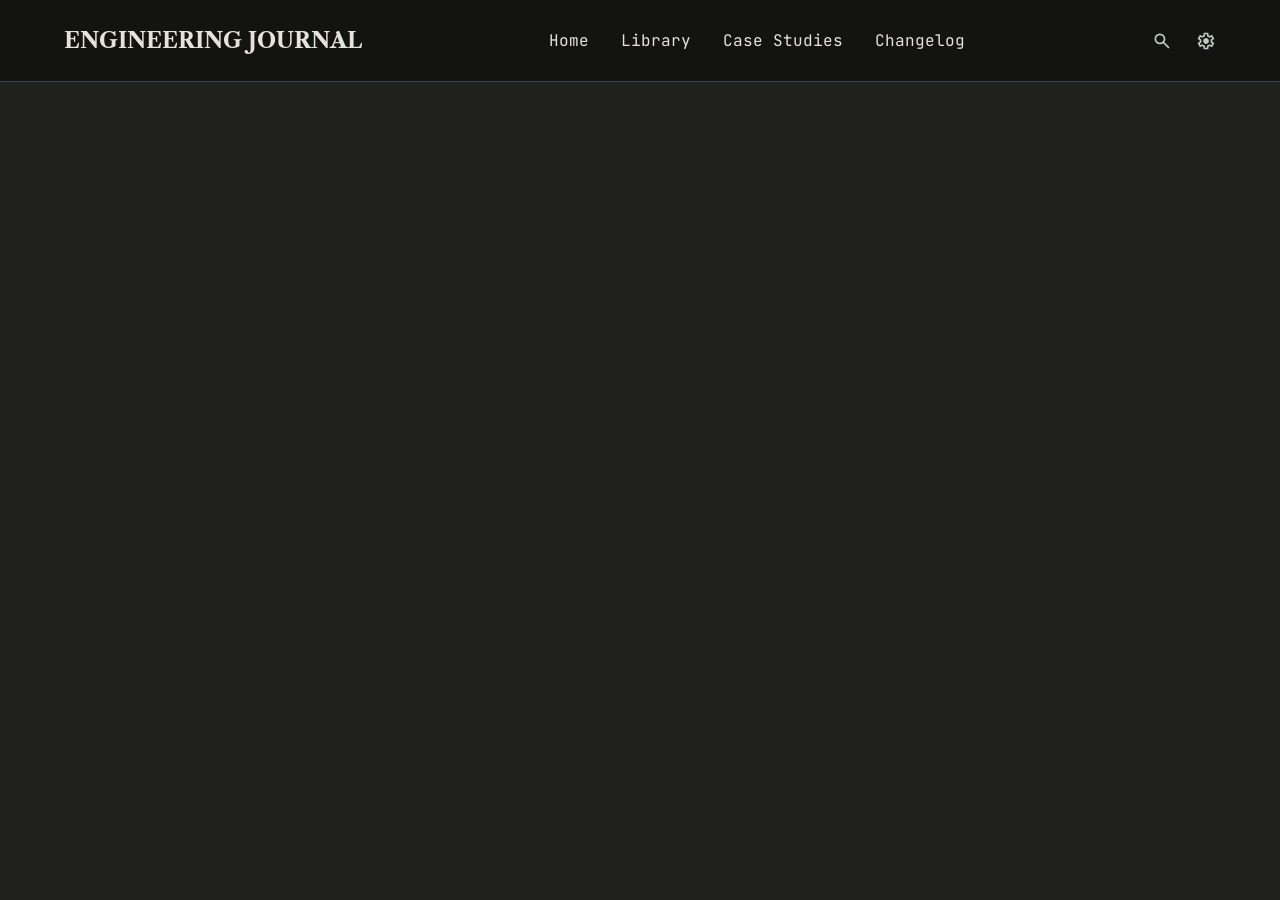
==== pages/library.html @ 21683cce "Add boiler plate and nav markup" ====
<!DOCTYPE html>
<html lang="en">

<head>
    <meta charset="UTF-8">
    <meta name="viewport" content="width=device-width, initial-scale=1.0">
    <title>Engineering Journal</title>
    <link rel="stylesheet" href="../css/styles.css">
    <script src="../js/main.js" defer></script>
</head>

<body>
    <nav class="nav" aria-label="Primary navigation">
        <a href="#" class="nav__brand">engineering journal</a>
        <button id="navToggle" class="nav__toggle" aria-expanded="false" aria-controls="navMenu"
            aria-label="Open navigation menu">
            <svg viewBox="0 0 100 100" aria-hidden="true">
                <rect class="line top" width="80" height="10" x="10" y="25" rx="5">
                </rect>
                <rect class="line middle" width="80" height="10" x="10" y="45" rx="5">
                </rect>
                <rect class="line bottom" width="80" height="10" x="10" y="65" rx="5">
                </rect>
            </svg>
        </button>
        <div id="navMenu" class="nav__body" aria-hidden="true">
            <ul class="nav__list">
                <li class="nav__item"><a href="" class="nav__link">home</a></li>
                <li class="nav__item"><a href="" class="nav__link">library</a></li>
                <li class="nav__item"><a href="" class="nav__link">case studies</a></li>
                <li class="nav__item"><a href="" class="nav__link">changelog</a></li>
            </ul>
            <div class="nav__icons">
                <button class="nav__icon nav__icon--search" aria-label="Search">
                    <svg xmlns="http://www.w3.org/2000/svg" viewBox="0 -960 960 960" aria-hidden="true">
                        <path
                            d="M784-120 532-372q-30 24-69 38t-83 14q-109 0-184.5-75.5T120-580q0-109 75.5-184.5T380-840q109 0 184.5 75.5T640-580q0 44-14 83t-38 69l252 252-56 56ZM380-400q75 0 127.5-52.5T560-580q0-75-52.5-127.5T380-760q-75 0-127.5 52.5T200-580q0 75 52.5 127.5T380-400Z" />
                    </svg>
                </button>
                <button class="nav__icon nav__icon--settings" aria-label="Settings">
                    <svg xmlns="http://www.w3.org/2000/svg" viewBox="0 -960 960 960" aria-hidden="true">
                        <path
                            d="m370-80-16-128q-13-5-24.5-12T307-235l-119 50L78-375l103-78q-1-7-1-13.5v-27q0-6.5 1-13.5L78-585l110-190 119 50q11-8 23-15t24-12l16-128h220l16 128q13 5 24.5 12t22.5 15l119-50 110 190-103 78q1 7 1 13.5v27q0 6.5-2 13.5l103 78-110 190-118-50q-11 8-23 15t-24 12L590-80H370Zm70-80h79l14-106q31-8 57.5-23.5T639-327l99 41 39-68-86-65q5-14 7-29.5t2-31.5q0-16-2-31.5t-7-29.5l86-65-39-68-99 42q-22-23-48.5-38.5T533-694l-13-106h-79l-14 106q-31 8-57.5 23.5T321-633l-99-41-39 68 86 64q-5 15-7 30t-2 32q0 16 2 31t7 30l-86 65 39 68 99-42q22 23 48.5 38.5T427-266l13 106Zm42-180q58 0 99-41t41-99q0-58-41-99t-99-41q-59 0-99.5 41T342-480q0 58 40.5 99t99.5 41Zm-2-140Z" />
                    </svg>
                </button>
            </div>
        </div>
    </nav>
</body>

</html>
---- css/styles.css ----
@font-face {
  font-family: "JetBrains Mono";
  src:
    url("../assets/fonts/jetbrains-mono/JetBrainsMono-Regular.woff2")
      format("woff2"),
    url("../assets/fonts/jetbrains-mono/JetBrainsMono-Regular.woff")
      format("woff");
  font-weight: normal;
  font-style: normal;
  font-display: swap;
}

@font-face {
  font-family: "Libre Caslon Text";
  src:
    url("../assets/fonts/libre-caslon/LibreCaslonText-Bold.woff2")
      format("woff2"),
    url("../assets/fonts/libre-caslon/LibreCaslonText-Bold.woff") format("woff");
  font-weight: bold;
  font-style: normal;
  font-display: swap;
}

@font-face {
  font-family: "Libre Caslon Text";
  src:
    url("../assets/fonts/libre-caslon/LibreCaslonText-Italic.woff2")
      format("woff2"),
    url("../assets/fonts/libre-caslon/LibreCaslonText-Italic.woff")
      format("woff");
  font-weight: normal;
  font-style: italic;
  font-display: swap;
}

@font-face {
  font-family: "Libre Caslon Text";
  src:
    url("../assets/fonts/libre-caslon/LibreCaslonText-Regular.woff2")
      format("woff2"),
    url("../assets/fonts/libre-caslon/LibreCaslonText-Regular.woff")
      format("woff");
  font-weight: normal;
  font-style: normal;
  font-display: swap;
}

@font-face {
  font-family: "Newsreader 16pt";
  src:
    url("../assets/fonts/newsreader/Newsreader16pt-Regular.woff2")
      format("woff2"),
    url("../assets/fonts/newsreader/Newsreader16pt-Regular.woff") format("woff");
  font-weight: normal;
  font-style: normal;
  font-display: swap;
}

@font-face {
  font-family: "Newsreader 16pt";
  src:
    url("../assets/fonts/newsreader/Newsreader16pt-Italic.woff2")
      format("woff2"),
    url("../assets/fonts/newsreader/Newsreader16pt-Italic.woff") format("woff");
  font-weight: normal;
  font-style: italic;
  font-display: swap;
}

:root {
  /* Colors */
  --color-primary-300: #20201c;
  --color-primary-400: #1c1c18;
  --color-primary-500: #131410;
  --color-primary-600: #0e0e0b;
  --color-secondary-200: #e5e2db;
  --color-secondary-300: #c0c8c7;
  --color-secondary-400: #a7cecd;
  --color-secondary-500: #8b9292;
  --color-secondary-600: #8e8d8c;
  --color-secondary-700: #6b7280;
  --color-secondary-800: #414848;
  --color-accent-500: #e9c349;
  --color-accent-900: #3c2f00;
  --color-accent-hover: #cba93e;

  /* Typography */
  --font-family-body: "Newsreader 16pt", serif;
  --font-family-heading: "Libre Caslon Text", serif;
  --font-family-mono: "JetBrains Mono", monospace;

  --font-size-2xs: 0.625rem; /* 10px */
  --font-size-xs: 0.75rem; /* 12px */
  --font-size-sm: 0.8125rem; /* 13px */
  --font-size-md: 0.875rem; /* 14px */
  --font-size-base: 1rem; /* 16px */
  --font-size-lg: 1.125rem; /* 18px */
  --font-size-xl: 1.25rem; /* 20px */
  --font-size-2xl: 1.375rem; /* 22px */
  --font-size-3xl: 1.5rem; /* 24px */
  --font-size-4xl: 1.75rem; /* 28px */
  --font-size-5xl: 1.875rem; /* 30px */
  --font-size-6xl: 2rem; /* 32px */
  --font-size-7xl: 2.5rem; /* 40px */
  --font-size-8xl: 2.625rem; /* 42px */
  --font-size-9xl: 4.5rem; /* 72px */
}

/* Base font size */
html {
  font-size: 16px;
}

/* CSS Reset */
*,
*::before,
*::after {
  box-sizing: border-box;
}
* {
  margin: 0;
  padding: 0;
}
@media (prefers-reduced-motion: no-preference) {
  html {
    interpolate-size: allow-keywords;
  }
}
body {
  line-height: 1.5;
  -webkit-font-smoothing: antialiased;
}
img,
picture,
video,
canvas,
svg {
  display: block;
  max-width: 100%;
}
input,
button,
textarea,
select {
  font: inherit;
}
p,
h1,
h2,
h3,
h4,
h5,
h6 {
  overflow-wrap: break-word;
}
p {
  text-wrap: pretty;
}
h1,
h2,
h3,
h4,
h5,
h6 {
  text-wrap: balance;
}

html,
body {
  height: 100%;
}

body {
  background-color: var(--color-primary-300);
  color: var(--color-secondary-200);
  font-family: var(--font-family-body);
}

/* Nav */

.nav {
  display: flex;
  align-items: center;
  justify-content: space-between;
  background-color: var(--color-primary-500);
  padding: 24px;
  border-bottom: 1px solid var(--color-secondary-800);
  position: relative;
}

.nav__brand {
  font-size: clamp(
    var(--font-size-lg),
    calc(var(--font-size-lg) + 4 * ((100vw - 320px) / 580)),
    var(--font-size-2xl)
  );
  font-family: var(--font-family-heading);
  text-decoration: none;
  text-transform: uppercase;
  color: var(--color-secondary-200);
  font-weight: bold;
}

.nav__toggle {
  background-color: var(--color-primary-500);
  color: var(--color-secondary-200);
  border: none;
  padding: 4px 6px;
  cursor: pointer;
}

.nav__toggle:hover {
  color: var(--color-accent-500);
}

.nav__toggle svg {
  width: 24px;
  fill: currentColor;
}

.nav__list {
  list-style: none;
  font-family: var(--font-family-mono);
  display: flex;
  flex-direction: column;
  gap: 24px;
}

.nav__link {
  font-size: var(--font-size-3xl);
  text-decoration: none;
  color: inherit;
  text-transform: capitalize;
}

.nav__item {
  padding: 0 26px;
  position: relative;
}

.nav__item:hover {
  color: var(--color-accent-500);
}

.nav__item:hover::before {
  content: "";
  position: absolute;
  inset: 0;
  width: 2px;
  background-color: var(--color-accent-500);
}

.nav__icon {
  background-color: transparent;
  color: var(--color-secondary-300);
  border: none;
  cursor: pointer;
  flex-shrink: 0;
}

.nav__icon:hover {
  color: var(--color-accent-500);
}

.nav__icons {
  display: flex;
  margin-left: 24px;
  gap: 24px;
}

.nav__icon svg {
  width: 24px;
  fill: currentColor;
}

.nav__body {
  display: none;
  flex-direction: column;
  gap: 32px;
  position: absolute;
  background-color: var(--color-primary-500);
  bottom: -333px;
  left: 0;
  right: 0;
  padding: 30px 24px;
}

/* Hamburger toggle */
.nav__body.is-open {
  display: flex;
}

.nav__toggle.is-open .top {
  y: 45;
  rotate: 45deg;
}

.nav__toggle.is-open .middle {
  opacity: 0;
}

.nav__toggle.is-open .bottom {
  y: 45;
  rotate: -45deg;
}

.line {
  transform-origin: center;
}

/* Main */
.content {
  background-color: var(--color-primary-500);
  padding: 48px 24px 66px;
  display: flex;
  flex-direction: column;
  gap: 48px;
}

/* Hero */
.hero {
  display: grid;
  grid-template-columns: 2fr 1fr;
  padding: 0 0 48px 0;
  gap: 32px;
  border-bottom: 1px solid var(--color-secondary-800);
}

.hero > * {
  grid-column: 1 / -1;
}

.hero__eyebrow {
  font-family: var(--font-family-mono);
  font-size: var(--font-size-xs);
  text-transform: uppercase;
  color: var(--color-accent-500);
}

.hero__heading {
  font-size: clamp(
    var(--font-size-6xl),
    calc(var(--font-size-6xl) + 40 * ((100vw - 320px) / 580)),
    var(--font-size-9xl)
  );
  font-family: var(--font-family-heading);
  line-height: 1.2;
  font-weight: 600;
}

.hero__quote {
  font-size: var(--font-size-lg);
  font-style: italic;
  color: var(--color-secondary-300);
}

.hero__callout {
  display: flex;
  align-items: center;
  gap: 32px;
}

.hero__callout-btn {
  font-size: var(--font-size-xs);
  font-family: var(--font-family-mono);
  background-color: var(--color-accent-500);
  border: 0;
  text-transform: uppercase;
  color: var(--color-accent-900);
  padding: 12px 32px;
}

.hero__callout-text {
  font-size: var(--font-size-xs);
  font-family: var(--font-family-mono);
  color: var(--color-secondary-500);
  text-transform: uppercase;
}

.hero__content {
  display: flex;
  flex-direction: column;
  gap: 16px;
}

.hero__image {
  object-fit: cover;
  height: 100%;
}

/* Main Content */
.main-content {
  display: grid;
  grid-template-columns: 2fr 1fr;
  gap: 24px;
}

.main-content > * {
  grid-column: 1 / -1;
}

.main-content__intro {
  font-family: var(--font-family-mono);
  border-bottom: 1px solid var(--color-secondary-800);
  display: flex;
  justify-content: space-between;
  align-items: center;
  padding-bottom: 4px;
}

.main-content__intro-heading {
  font-size: var(--font-size-xs);
  text-transform: uppercase;
  color: var(--color-accent-500);
}

.main-content__intro-link {
  font-size: var(--font-size-2xs);
  text-transform: uppercase;
  color: var(--color-secondary-300);
  text-decoration: none;
  font-weight: 600;
}

/* Main Content Cards */
.main-content__cards {
  display: grid;
  grid-template-columns: 1fr 1fr;
  gap: 24px;
}

.main-content__cards > * {
  grid-column: 1 / -1;
}

.main-content__card {
  border: 1px solid var(--color-secondary-800);
  padding: 24px;
  background-color: var(--color-primary-400);
}

.main-content__card-date {
  font-family: var(--font-family-mono);
  font-size: var(--font-size-2xs);
  text-transform: uppercase;
  color: var(--color-secondary-500);
  font-weight: 600;
}

.main-content__card-heading {
  font-family: var(--font-family-heading);
  font-size: var(--font-size-2xl);
  text-transform: capitalize;
  color: var(--color-secondary-200);
  margin-bottom: 8px;
}

.main-content__card-description {
  font-size: var(--font-size-base);
  color: var(--color-secondary-300);
  margin-bottom: 20px;
}

.main-content__card-link {
  font-family: var(--font-family-mono);
  font-size: var(--font-size-xs);
  color: var(--color-accent-500);
  text-transform: uppercase;
  text-underline-offset: 4px;
}

/* Aside */
.main-content__aside {
  display: flex;
  flex-direction: column;
  gap: 24px;
}

.main-content__journal-entries {
  display: flex;
  flex-direction: column;
  gap: 24px;
}

.main-content__journal-intro {
  border-bottom: 1px solid var(--color-secondary-800);
}

.main-content__journal-heading {
  font-family: var(--font-family-mono);
  font-size: var(--font-size-xs);
  text-transform: uppercase;
  color: var(--color-accent-500);
}

.journal-entry__date {
  font-family: var(--font-family-mono);
  font-size: var(--font-size-2xs);
  color: var(--color-secondary-500);
}

.journal-entry__text {
  color: var(--color-secondary-200);
  font-weight: 600;
}

.main-content__subscription-box {
  background-color: var(--color-primary-400);
  border: 1px solid var(--color-secondary-800);
  padding: 24px;
  display: flex;
  flex-direction: column;
}

.main-content__subscription-form {
  display: flex;
  flex-direction: column;
}

.main-content__subscription-field-group {
  display: flex;
  flex-direction: column;
  margin-bottom: 12px;
  gap: 4px;
}

.main-content__subscription-heading {
  font-family: var(--font-family-mono);
  font-size: var(--font-size-xs);
  text-transform: uppercase;
  color: var(--color-accent-500);
}

.main-content__subscription-description {
  margin-bottom: 24px;
  color: var(--color-secondary-300);
}

.main-content__subscription-label {
  font-family: var(--font-family-mono);
  font-size: var(--font-size-2xs);
  text-transform: uppercase;
  color: var(--color-secondary-500);
}

.main-content__subscription-field {
  background-color: var(--color-primary-300);
  border: 1px solid var(--color-secondary-800);
  padding: 8px 12px;
  color: #fff;
}

.main-content__subscription-field::placeholder {
  color: var(--color-secondary-700);
}

.main-content__subscription-button {
  font-family: var(--font-family-mono);
  font-size: var(--font-size-2xs);
  color: var(--color-accent-900);
  text-transform: uppercase;
  background-color: var(--color-accent-500);
  border: none;
  padding: 8px;
  text-align: center;
  cursor: pointer;
  font-weight: 600;
}

/* Quote Section */
.quote {
  display: flex;
  flex-direction: column;
  align-items: center;
  text-align: center;
  border-top: 1px solid var(--color-secondary-800);
  padding: 68px 0;
  max-width: 672px;
  align-self: center;
}

.quote__icon {
  width: 20px;
  fill: var(--color-accent-500);
  margin-bottom: 8px;
}

.quote__text {
  font-size: var(--font-size-2xl);
  font-family: var(--font-family-heading);
  font-style: italic;
  margin-bottom: 32px;
}

.quote__cite {
  font-size: var(--font-size-xs);
  font-family: var(--font-family-mono);
  color: var(--color-secondary-500);
  text-transform: uppercase;
}

/* Footer */
.footer {
  font-family: var(--font-family-mono);
  background-color: var(--color-primary-500);
  border-top: 1px solid var(--color-secondary-800);
  display: flex;
  flex-direction: column;
  gap: 8px;
  padding: 32px 24px;
  align-items: center;
  text-align: center;
  font-size: var(--font-size-xs);
}

.footer__copyright-text {
  text-transform: uppercase;
  color: var(--color-secondary-500);
}

.footer__copyright-icon {
  margin-right: 6px;
}

.footer__links {
  display: flex;
  gap: 32px;
}

.footer__link {
  list-style-type: none;
  text-transform: capitalize;
}

.footer__link a {
  text-decoration: none;
  color: var(--color-secondary-300);
  cursor: pointer;
  font-weight: 600;
  position: relative;
}

.footer__link span {
  text-transform: uppercase;
}

.footer__link a:hover {
  color: var(--color-accent-hover);
}

.footer__link a:hover::before {
  content: "";
  inset: auto 0 -2px 0;
  height: 2px;
  position: absolute;
  background-color: var(--color-accent-hover);
}

@media (min-width: 900px) {
  /* Nav */
  .nav {
    justify-content: stretch;
    padding-inline: 64px;
  }

  .nav__toggle {
    display: none;
  }

  .nav__body {
    display: flex;
    position: static;
    flex-direction: row;
    padding: 0;
    flex: 1;
    gap: 0;
  }

  .nav__list {
    flex-direction: row;
    margin-inline: auto;
    gap: 32px;
  }

  .nav__link {
    font-size: var(--font-size-base);
  }

  .nav__item {
    padding: 0;
  }

  .nav__item:hover::before {
    top: auto;
    width: 100%;
    height: 2px;
  }

  .nav__icons {
    margin: 0;
  }

  .nav__icon svg {
    width: 20px;
  }

  /* Main */
  .content {
    padding-inline: 64px;
  }

  /* Footer */
  .footer {
    padding-inline: 64px;
  }
}

@media (min-width: 1250px) {
  /* Hero */
  .hero__quote {
    font-size: var(--font-size-xl);
  }

  .hero__content {
    grid-column: 1 / 2;
  }

  .hero__image-container {
    grid-column: 2;
  }

  /* Main */
  .main-content__intro {
    grid-column: 1 / 2;
    grid-row: 1;
  }

  .main-content__journal-intro {
    grid-column: 2;
    grid-row: 1;
  }

  /* Cards */
  .main-content__cards {
    grid-column: 1 / 2;
    align-self: start;
  }

  .main-content__card:nth-child(1) {
    grid-column: 1;
  }

  .main-content__card:nth-child(2) {
    grid-column: 2;
  }

  .main-content__card:nth-child(3) {
    grid-column: 1;
    grid-row: 2;
  }

  .main-content__card:nth-child(4) {
    grid-column: 2;
    grid-row: 2;
  }

  .main-content__aside {
    gap: 80px;
    grid-column: 2;
  }

  /* Footer */
  .footer {
    flex-direction: row;
    justify-content: space-between;
  }
}
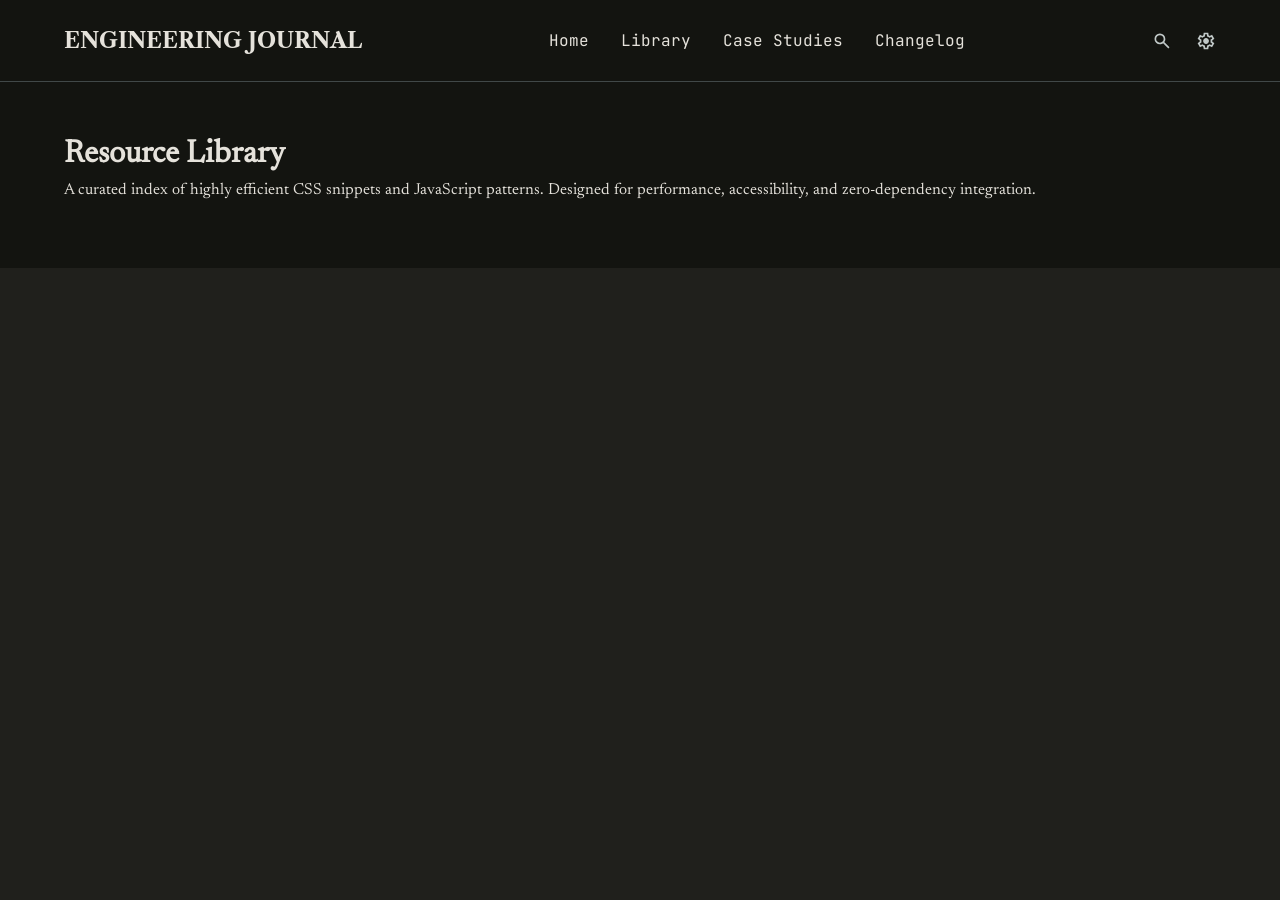
==== commit fdd2f17b: "Add library intro markup" ====
--- a/pages/library.html
+++ b/pages/library.html
@@ -46,6 +46,16 @@
             </div>
         </div>
     </nav>
+
+    <main class="content">
+        <div class="library-intro">
+            <h1 class="library-intro__heading">Resource Library</h1>
+            <p class="library-intro__text">A curated index of highly efficient <span class="text-uppercase">CSS</span>
+                snippets and JavaScript patterns. Designed for performance,
+                accessibility, and zero-dependency integration.
+            </p>
+        </div>
+    </main>
 </body>
 
 </html>
--- a/css/styles.css
+++ b/css/styles.css
@@ -775,3 +775,17 @@
     justify-content: space-between;
   }
 }
+
+/* UTILITY CLASSES  */
+.text-uppercase {
+  text-transform: uppercase !important;
+}
+.text-lowercase {
+  text-transform: lowercase !important;
+}
+.text-capitalize {
+  text-transform: capitalize !important;
+}
+.text-normal {
+  text-transform: none !important;
+}
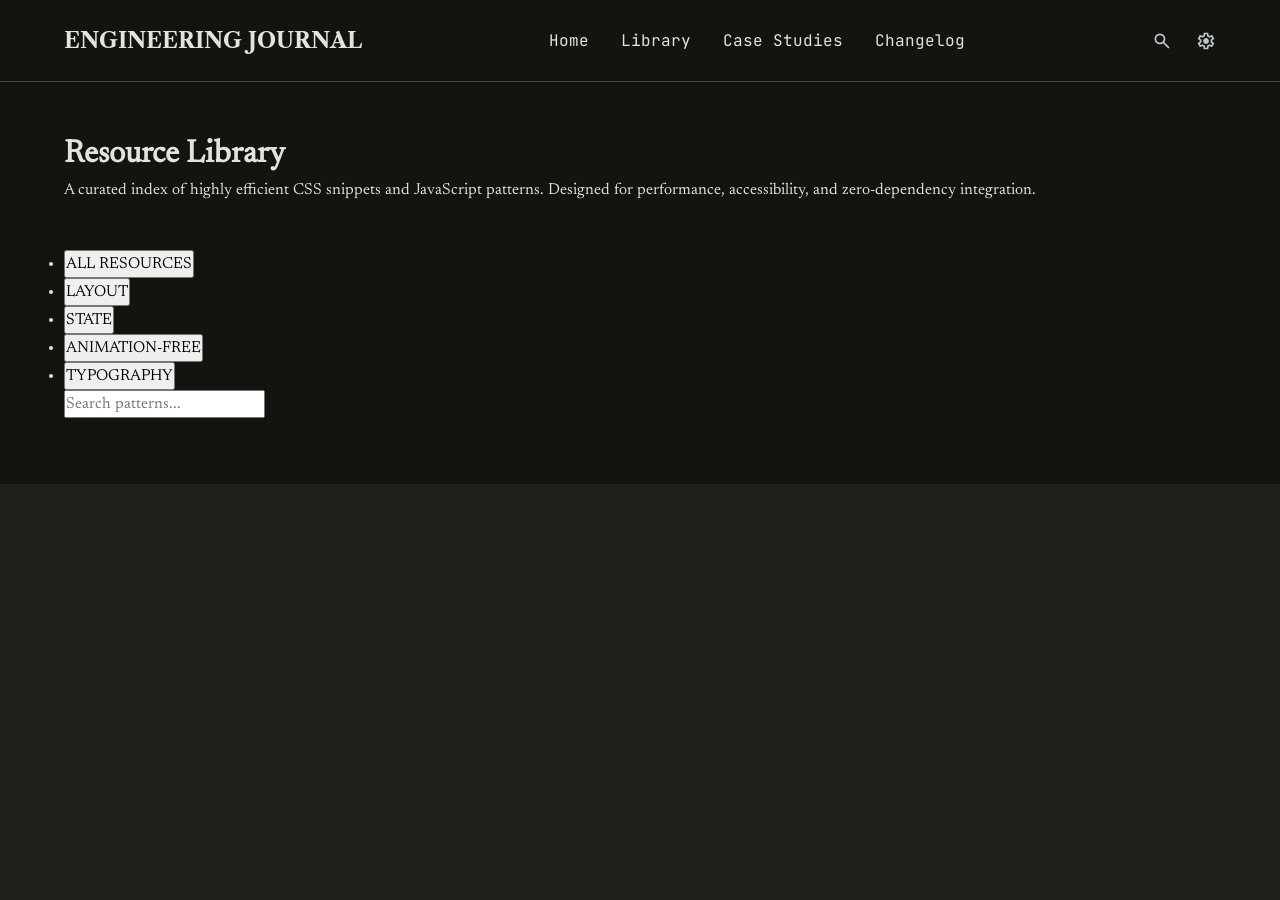
==== commit 02c45c25: "Add search filters markup" ====
--- a/pages/library.html
+++ b/pages/library.html
@@ -55,6 +55,34 @@
                 accessibility, and zero-dependency integration.
             </p>
         </div>
+
+
+        <div class="search-filters">
+            <ul class="search-filters__buttons" aria-label="Filter resources">
+                <li class="search-filters__item">
+                    <button class="search-filters__button text-uppercase">All Resources</button>
+                </li>
+                <li class="search-filters__item">
+                    <button class="search-filters__button text-uppercase">Layout</button>
+                </li>
+                <li class="search-filters__item">
+                    <button class="search-filters__button text-uppercase">State</button>
+                </li>
+                <li class="search-filters__item">
+                    <button class="search-filters__button text-uppercase">Animation-Free</button>
+                </li>
+                <li class="search-filters__item">
+                    <button class="search-filters__button text-uppercase">Typography</button>
+                </li>
+            </ul>
+
+            <div class="search-filters__search-box">
+                <form role="search">
+                    <input type="search" name="q" id="search-query" class="search-filters__input"
+                        aria-label="Search entries" placeholder="Search patterns...">
+                </form>
+            </div>
+        </div>
     </main>
 </body>
 
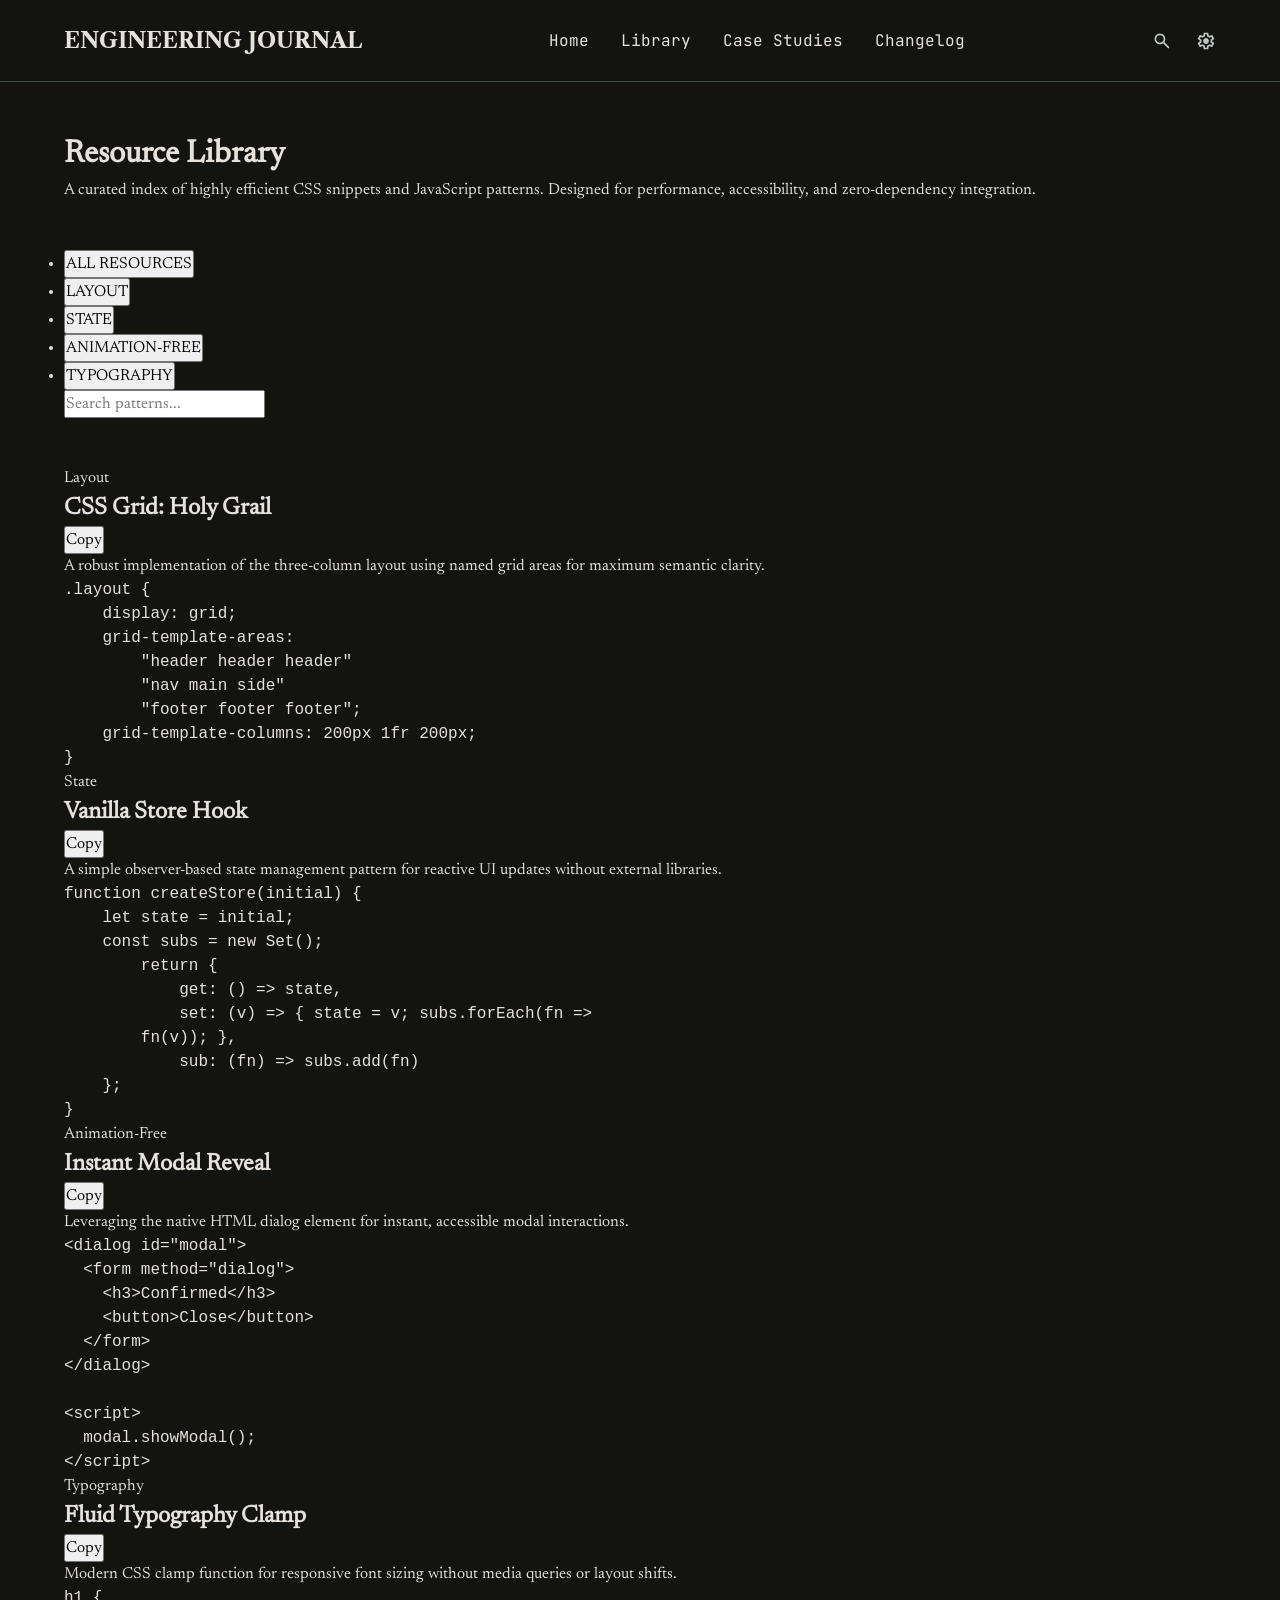
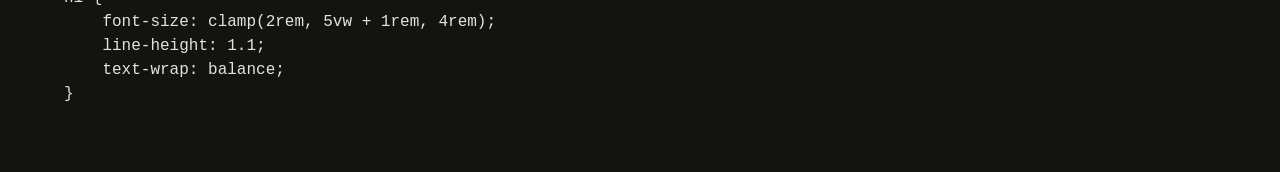
==== commit d3fa2035: "Add library resources cards markup" ====
--- a/pages/library.html
+++ b/pages/library.html
@@ -83,6 +83,90 @@
                 </form>
             </div>
         </div>
+
+
+        <div class="library-resources">
+            <div class="resources-card">
+                <div class="resources-card__header">
+                    <p class="resources-card__category">Layout</p>
+                    <h2 class="resources-card__heading"><span class="text-uppercase">Css</span> Grid:
+                        Holy Grail</h2>
+                    <button class="resources-card__button">Copy</button>
+                </div>
+                <p class="resources-card__description">A robust implementation of the three-column layout using named
+                    grid areas for maximum semantic clarity.
+                </p>
+                <pre class="resources-card__code"><code>.layout {
+    display: grid;
+    grid-template-areas: 
+        "header header header"
+        "nav main side"
+        "footer footer footer";
+    grid-template-columns: 200px 1fr 200px;
+}</code></pre>
+            </div>
+
+            <div class="resources-card">
+                <div class="resources-card__header">
+                    <p class="resources-card__category">State</p>
+                    <h2 class="resources-card__heading">Vanilla Store Hook</h2>
+                    <button class="resources-card__button">Copy</button>
+                </div>
+                <p class="resources-card__description">
+                    A simple observer-based state management pattern for reactive UI
+                    updates without external libraries.
+                </p>
+                <pre class="resources-card__code"><code>function createStore(initial) {
+    let state = initial;
+    const subs = new Set();
+        return {
+            get: () => state,
+            set: (v) => { state = v; subs.forEach(fn => 
+        fn(v)); },
+            sub: (fn) => subs.add(fn)
+    };
+}</code></pre>
+            </div>
+
+            <div class="resources-card">
+                <div class="resources-card__header">
+                    <p class="resources-card__category">Animation-Free</p>
+                    <h2 class="resources-card__heading">Instant Modal Reveal</h2>
+                    <button class="resources-card__button">Copy</button>
+                </div>
+                <p class="resources-card__description">
+                    Leveraging the native HTML dialog element for instant, accessible
+                    modal interactions.
+                </p>
+                <pre class="resources-card__code"><code>&lt;dialog id="modal"&gt;
+  &lt;form method="dialog"&gt;
+    &lt;h3&gt;Confirmed&lt;/h3&gt;
+    &lt;button&gt;Close&lt;/button&gt;
+  &lt;/form&gt;
+&lt;/dialog&gt;
+
+&lt;script&gt;
+  modal.showModal();
+&lt;/script&gt;</code></pre>
+            </div>
+
+            <div class="resources-card">
+                <div class="resources-card__header">
+                    <p class="resources-card__category">Typography</p>
+                    <h2 class="resources-card__heading">Fluid Typography Clamp</h2>
+                    <button class="resources-card__button">Copy</button>
+                </div>
+                <p class="resources-card__description">
+                    Modern CSS clamp function for responsive font sizing without media
+                    queries or layout shifts.
+                </p>
+                <pre class="resources-card__code"><code>h1 {
+    font-size: clamp(2rem, 5vw + 1rem, 4rem);
+    line-height: 1.1;
+    text-wrap: balance;
+}</code></pre>
+            </div>
+        </div>
     </main>
 </body>
 
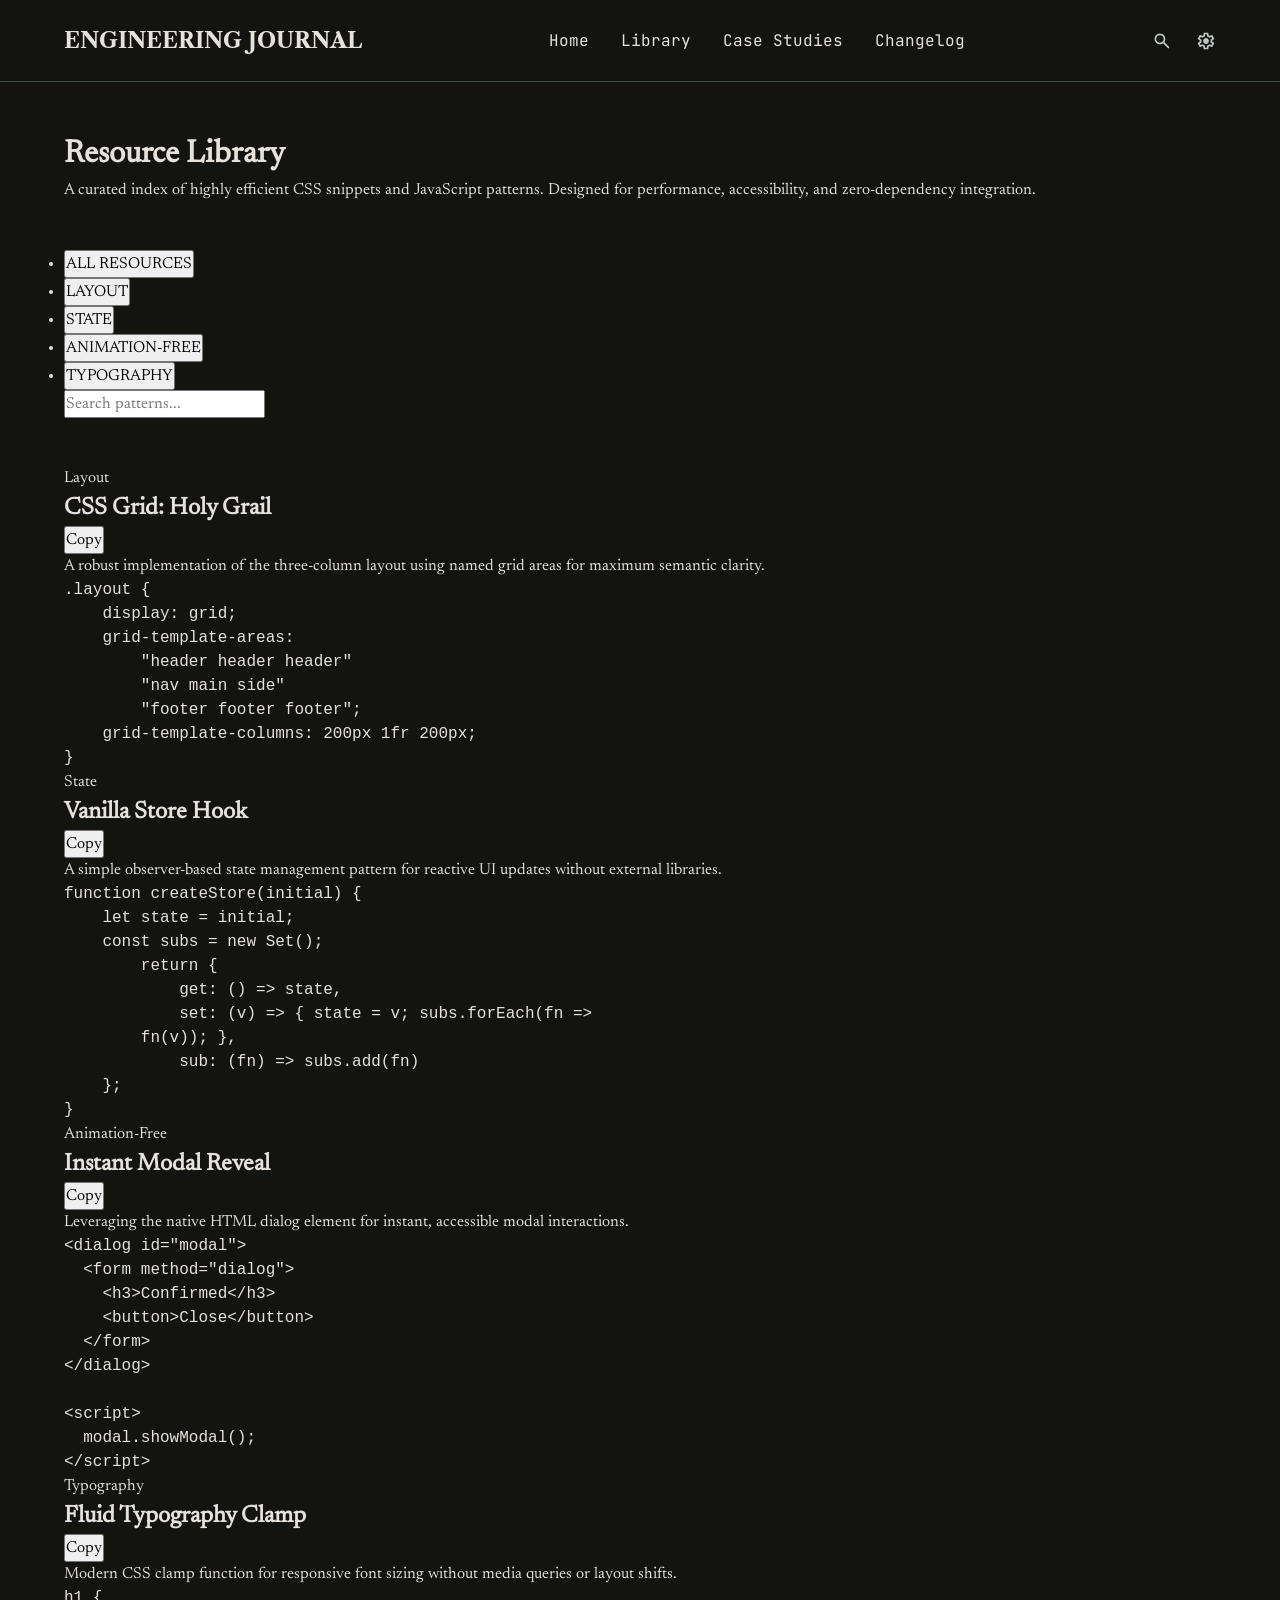
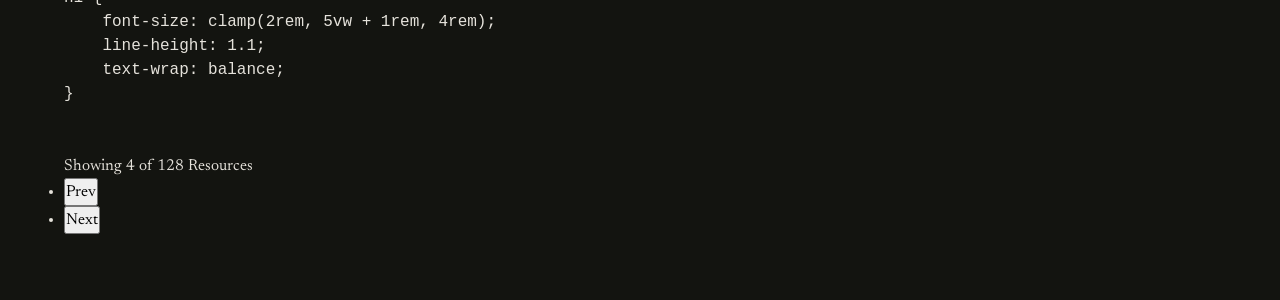
==== commit ba677673: "Add pagination markup" ====
--- a/pages/library.html
+++ b/pages/library.html
@@ -167,6 +167,22 @@
 }</code></pre>
             </div>
         </div>
+
+
+        <nav class="library-pagination" aria-label="Resource pagination">
+            <div class="library-pagination__indicator">
+                <p class="library-pagination__indicator-text">Showing 4 of 128 Resources</p>
+            </div>
+
+            <ul class="library-pagination__controls">
+                <li class="library-pagination__item">
+                    <button class="library-pagination__button">Prev</button>
+                </li>
+                <li class="library-pagination__item">
+                    <button class="library-pagination__button">Next</button>
+                </li>
+            </ul>
+        </nav>
     </main>
 </body>
 
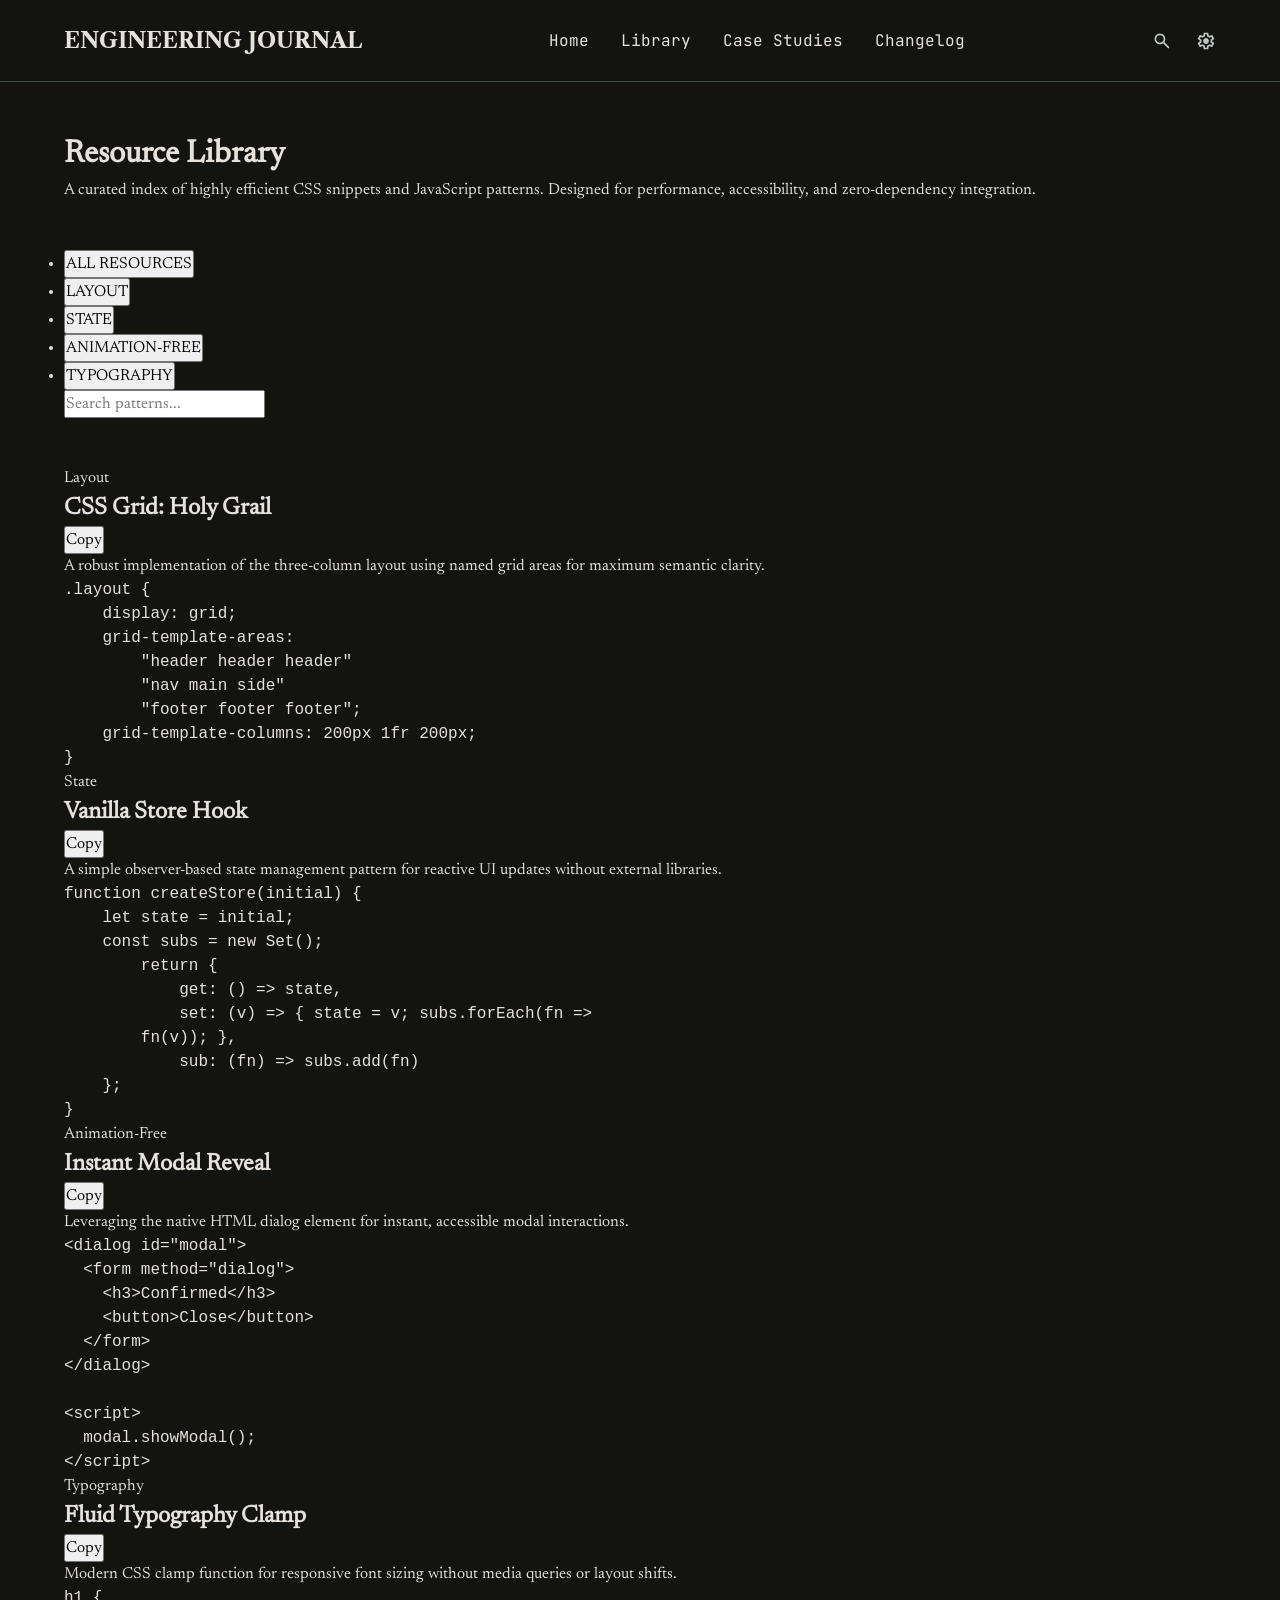
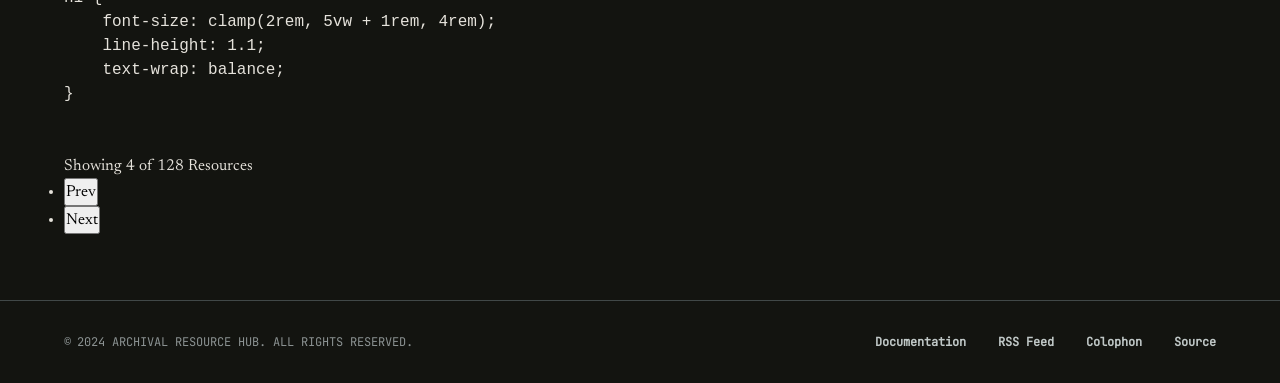
==== commit 3a7b1efe: "Add footer markup" ====
--- a/pages/library.html
+++ b/pages/library.html
@@ -184,6 +184,20 @@
             </ul>
         </nav>
     </main>
+
+
+    <footer class="footer">
+        <div class="footer__copyright-notice">
+            <p class="footer__copyright-text"><span class="footer__copyright-icon">&copy;</span>2024 archival resource
+                hub. all rights reserved.</p>
+        </div>
+        <ul class="footer__links">
+            <li class="footer__link"><a href="">documentation</a></li>
+            <li class="footer__link"><a href=""><span>rss</span> feed</a></li>
+            <li class="footer__link"><a href="">colophon</a></li>
+            <li class="footer__link"><a href="">source</a></li>
+        </ul>
+    </footer>
 </body>
 
 </html>
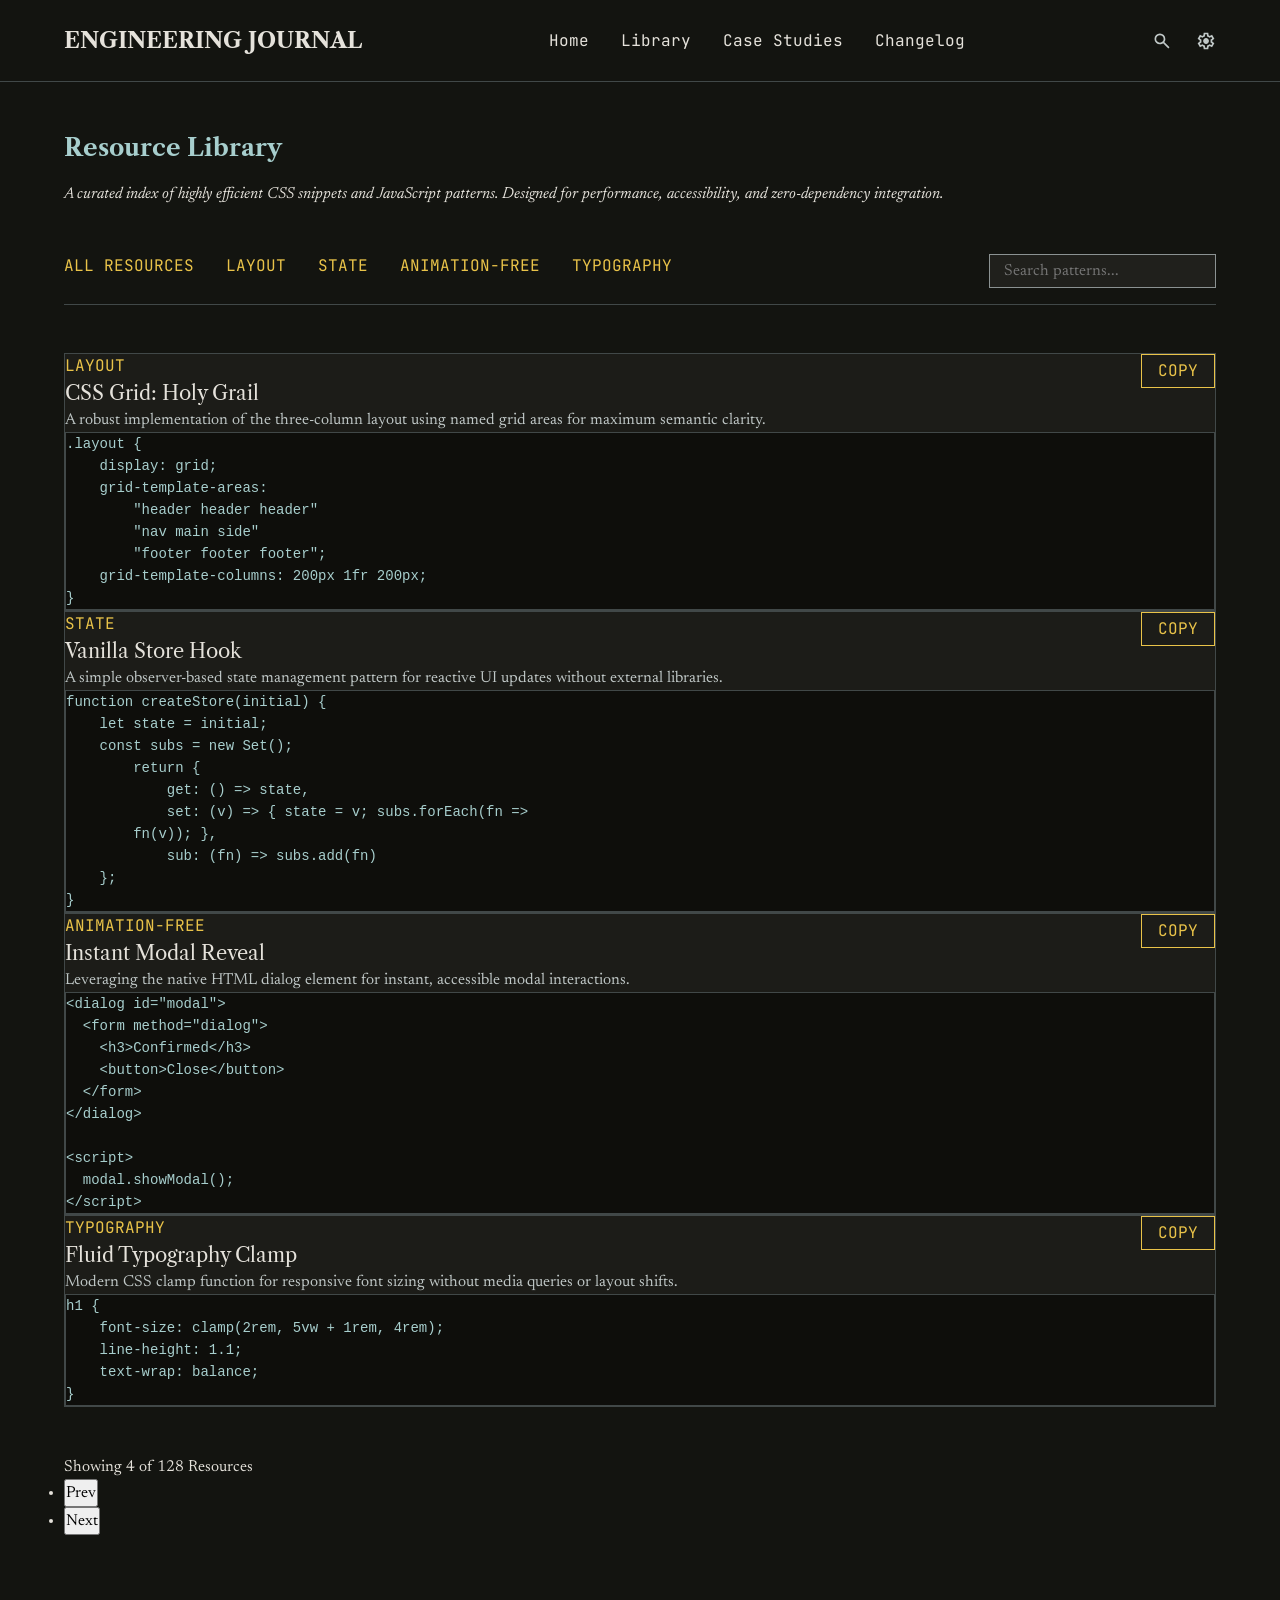
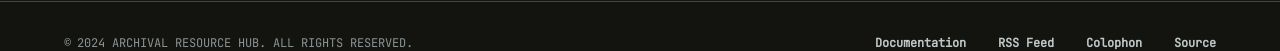
==== commit 5c23ce22: "Add layout styles to resources card header" ====
--- a/pages/library.html
+++ b/pages/library.html
@@ -88,9 +88,11 @@
         <div class="library-resources">
             <div class="resources-card">
                 <div class="resources-card__header">
-                    <p class="resources-card__category">Layout</p>
-                    <h2 class="resources-card__heading"><span class="text-uppercase">Css</span> Grid:
-                        Holy Grail</h2>
+                    <div class="resources-card__header-content">
+                        <p class="resources-card__category">Layout</p>
+                        <h2 class="resources-card__heading"><span class="text-uppercase">Css</span> Grid:
+                            Holy Grail</h2>
+                    </div>
                     <button class="resources-card__button">Copy</button>
                 </div>
                 <p class="resources-card__description">A robust implementation of the three-column layout using named
@@ -108,8 +110,10 @@
 
             <div class="resources-card">
                 <div class="resources-card__header">
-                    <p class="resources-card__category">State</p>
-                    <h2 class="resources-card__heading">Vanilla Store Hook</h2>
+                    <div class="resources-card__header-content">
+                        <p class="resources-card__category">State</p>
+                        <h2 class="resources-card__heading">Vanilla Store Hook</h2>
+                    </div>
                     <button class="resources-card__button">Copy</button>
                 </div>
                 <p class="resources-card__description">
@@ -130,8 +134,10 @@
 
             <div class="resources-card">
                 <div class="resources-card__header">
-                    <p class="resources-card__category">Animation-Free</p>
-                    <h2 class="resources-card__heading">Instant Modal Reveal</h2>
+                    <div class="resources-card__header-content">
+                        <p class="resources-card__category">Animation-Free</p>
+                        <h2 class="resources-card__heading">Instant Modal Reveal</h2>
+                    </div>
                     <button class="resources-card__button">Copy</button>
                 </div>
                 <p class="resources-card__description">
@@ -152,8 +158,10 @@
 
             <div class="resources-card">
                 <div class="resources-card__header">
-                    <p class="resources-card__category">Typography</p>
-                    <h2 class="resources-card__heading">Fluid Typography Clamp</h2>
+                    <div class="resources-card__header-content">
+                        <p class="resources-card__category">Typography</p>
+                        <h2 class="resources-card__heading">Fluid Typography Clamp</h2>
+                    </div>
                     <button class="resources-card__button">Copy</button>
                 </div>
                 <p class="resources-card__description">
--- a/css/styles.css
+++ b/css/styles.css
@@ -171,12 +171,12 @@
 }
 
 body {
-  background-color: var(--color-primary-300);
+  background-color: var(--color-primary-500);
   color: var(--color-secondary-200);
   font-family: var(--font-family-body);
 }
 
-/* Nav */
+/* ===== NAV ===== */
 
 .nav {
   display: flex;
@@ -283,9 +283,10 @@
   left: 0;
   right: 0;
   padding: 30px 24px;
-}
-
-/* Hamburger toggle */
+  z-index: 999;
+}
+
+/* ----- Hamburger Toggle ----- */
 .nav__body.is-open {
   display: flex;
 }
@@ -308,16 +309,21 @@
   transform-origin: center;
 }
 
-/* Main */
+/* ==========================
+   PAGE: INDEX
+   ========================== */
+/* ===== MAIN ===== */
 .content {
   background-color: var(--color-primary-500);
   padding: 48px 24px 66px;
   display: flex;
   flex-direction: column;
   gap: 48px;
-}
-
-/* Hero */
+  max-width: 1280px;
+  margin-inline: auto;
+}
+
+/* ----- Hero ----- */
 .hero {
   display: grid;
   grid-template-columns: 2fr 1fr;
@@ -388,7 +394,7 @@
   height: 100%;
 }
 
-/* Main Content */
+/* ----- Main Content ----- */
 .main-content {
   display: grid;
   grid-template-columns: 2fr 1fr;
@@ -422,7 +428,7 @@
   font-weight: 600;
 }
 
-/* Main Content Cards */
+/* ----- Main Content Cards ----- */
 .main-content__cards {
   display: grid;
   grid-template-columns: 1fr 1fr;
@@ -469,7 +475,7 @@
   text-underline-offset: 4px;
 }
 
-/* Aside */
+/* ----- Aside ----- */
 .main-content__aside {
   display: flex;
   flex-direction: column;
@@ -567,7 +573,7 @@
   font-weight: 600;
 }
 
-/* Quote Section */
+/* ----- Quote Section ----- */
 .quote {
   display: flex;
   flex-direction: column;
@@ -599,7 +605,176 @@
   text-transform: uppercase;
 }
 
-/* Footer */
+/* ==========================
+   PAGE: Library
+   ========================== */
+/* ===== MAIN ===== */
+/* ----- Library Intro ----- */
+.library-intro {
+  display: flex;
+  flex-direction: column;
+  gap: 16px;
+}
+
+.library-intro__heading {
+  font-family: var(--font-family-heading);
+  font-size: clamp(
+    var(--font-size-base),
+    calc(1rem + 8 * ((100vw - 320px) / 580)),
+    var(--font-size-3xl)
+  );
+  text-transform: capitalize;
+  color: var(--color-secondary-400);
+}
+
+.library-intro__text {
+  font-style: italic;
+}
+
+/* ----- Search Filters ----- */
+.search-filters {
+  display: flex;
+  flex-direction: column;
+  gap: 6px;
+  border-bottom: 1px solid var(--color-secondary-800);
+  padding-bottom: 16px;
+}
+
+/* Buttons */
+.search-filters__buttons {
+  list-style-type: none;
+  display: flex;
+  justify-content: flex-start;
+  gap: clamp(16px, calc(16px + 16 * ((100vw - 420px) / 520)), 32px);
+}
+
+.search-filters__button {
+  font-family: var(--font-family-mono);
+  font-size: clamp(
+    var(--font-size-2xs),
+    calc(var(--font-size-2xs) + 6 * ((100vw - 320px) / 580)),
+    var(--font-size-base)
+  );
+  color: var(--color-accent-500);
+  appearance: none;
+  cursor: pointer;
+  border: none;
+  background: none;
+  position: relative;
+}
+
+.search-filters__button:hover::before {
+  content: "";
+  inset: auto 0 -2px 0;
+  height: 2px;
+  position: absolute;
+  background-color: var(--color-accent-hover);
+}
+
+/* Search Input */
+.search-filters__input {
+  appearance: none;
+  font-size: clamp(
+    var(--font-size-md),
+    calc(var(--font-size-md) + 2 * ((100vw - 320px) / 580)),
+    var(--font-size-base)
+  );
+  border: 1px solid var(--color-secondary-500);
+  background-color: var(--color-primary-300);
+  padding: 4px 14px;
+  width: 100%;
+  color: var(--color-secondary-600);
+}
+
+/* ----- Library Resources ----- */
+/* Card */
+.resources-card {
+  background-color: var(--color-primary-400);
+  border: 1px solid var(--color-secondary-800);
+}
+
+.resources-card__header {
+  display: grid;
+  grid-template-columns: 1fr 1fr;
+}
+
+.resources-card__header-content {
+  display: flex;
+  flex-direction: column;
+}
+
+.resources-card__category {
+  font-family: var(--font-family-mono);
+  font-size: clamp(
+    var(--font-size-2xs),
+    calc(var(--font-size-2xs) + 6 * ((100vw - 320px) / 580)),
+    var(--font-size-base)
+  );
+  text-transform: uppercase;
+  color: var(--color-accent-500);
+}
+
+.resources-card__heading {
+  font-family: var(--font-family-heading);
+  font-size: clamp(
+    var(--font-size-base),
+    calc(var(--font-size-base) + 4 * ((100vw - 320px) / 580)),
+    var(--font-size-xl)
+  );
+  text-transform: capitalize;
+  color: var(--color-secondary-200);
+  font-weight: 500;
+}
+
+.resources-card__description {
+  font-size: clamp(
+    var(--font-size-md),
+    calc(var(--font-size-md) + 2 * ((100vw - 320px) / 580)),
+    var(--font-size-base)
+  );
+  color: var(--color-secondary-300);
+}
+
+.resources-card__code {
+  font-family: var(--font-family-mono);
+  font-size: clamp(
+    var(--font-size-xs),
+    calc(var(--font-size-xs) + 2 * ((100vw - 320px) / 580)),
+    var(--font-size-md)
+  );
+  color: var(--color-secondary-400);
+  overflow: auto;
+  background-color: var(--color-primary-600);
+  border: 1px solid var(--color-secondary-800);
+}
+
+/* Card Button */
+.resources-card__button {
+  font-family: var(--font-family-mono);
+  font-size: clamp(
+    var(--font-size-2xs),
+    calc(var(--font-size-2xs) + 6 * ((100vw - 320px) / 580)),
+    var(--font-size-base)
+  );
+  color: var(--color-accent-500);
+  text-transform: uppercase;
+  background-color: transparent;
+  border: 1px solid var(--color-accent-500);
+  padding-block: 4px;
+  padding-inline: clamp(
+    var(--font-size-xs),
+    calc(var(--font-size-xs) + 4 * ((100vw - 320px) / 580)),
+    var(--font-size-base)
+  );
+  appearance: none;
+  cursor: pointer;
+  grid-column: 2;
+  grid-row: 1;
+  justify-self: end;
+  align-self: start;
+}
+
+/* ===== FOOTER ===== */
 .footer {
   font-family: var(--font-family-mono);
   background-color: var(--color-primary-500);
@@ -715,6 +890,14 @@
   }
 }
 
+@media (min-width: 960px) {
+  /* ----- Search Filters ----- */
+  .search-filters {
+    flex-direction: row;
+    justify-content: space-between;
+  }
+}
+
 @media (min-width: 1250px) {
   /* Hero */
   .hero__quote {
